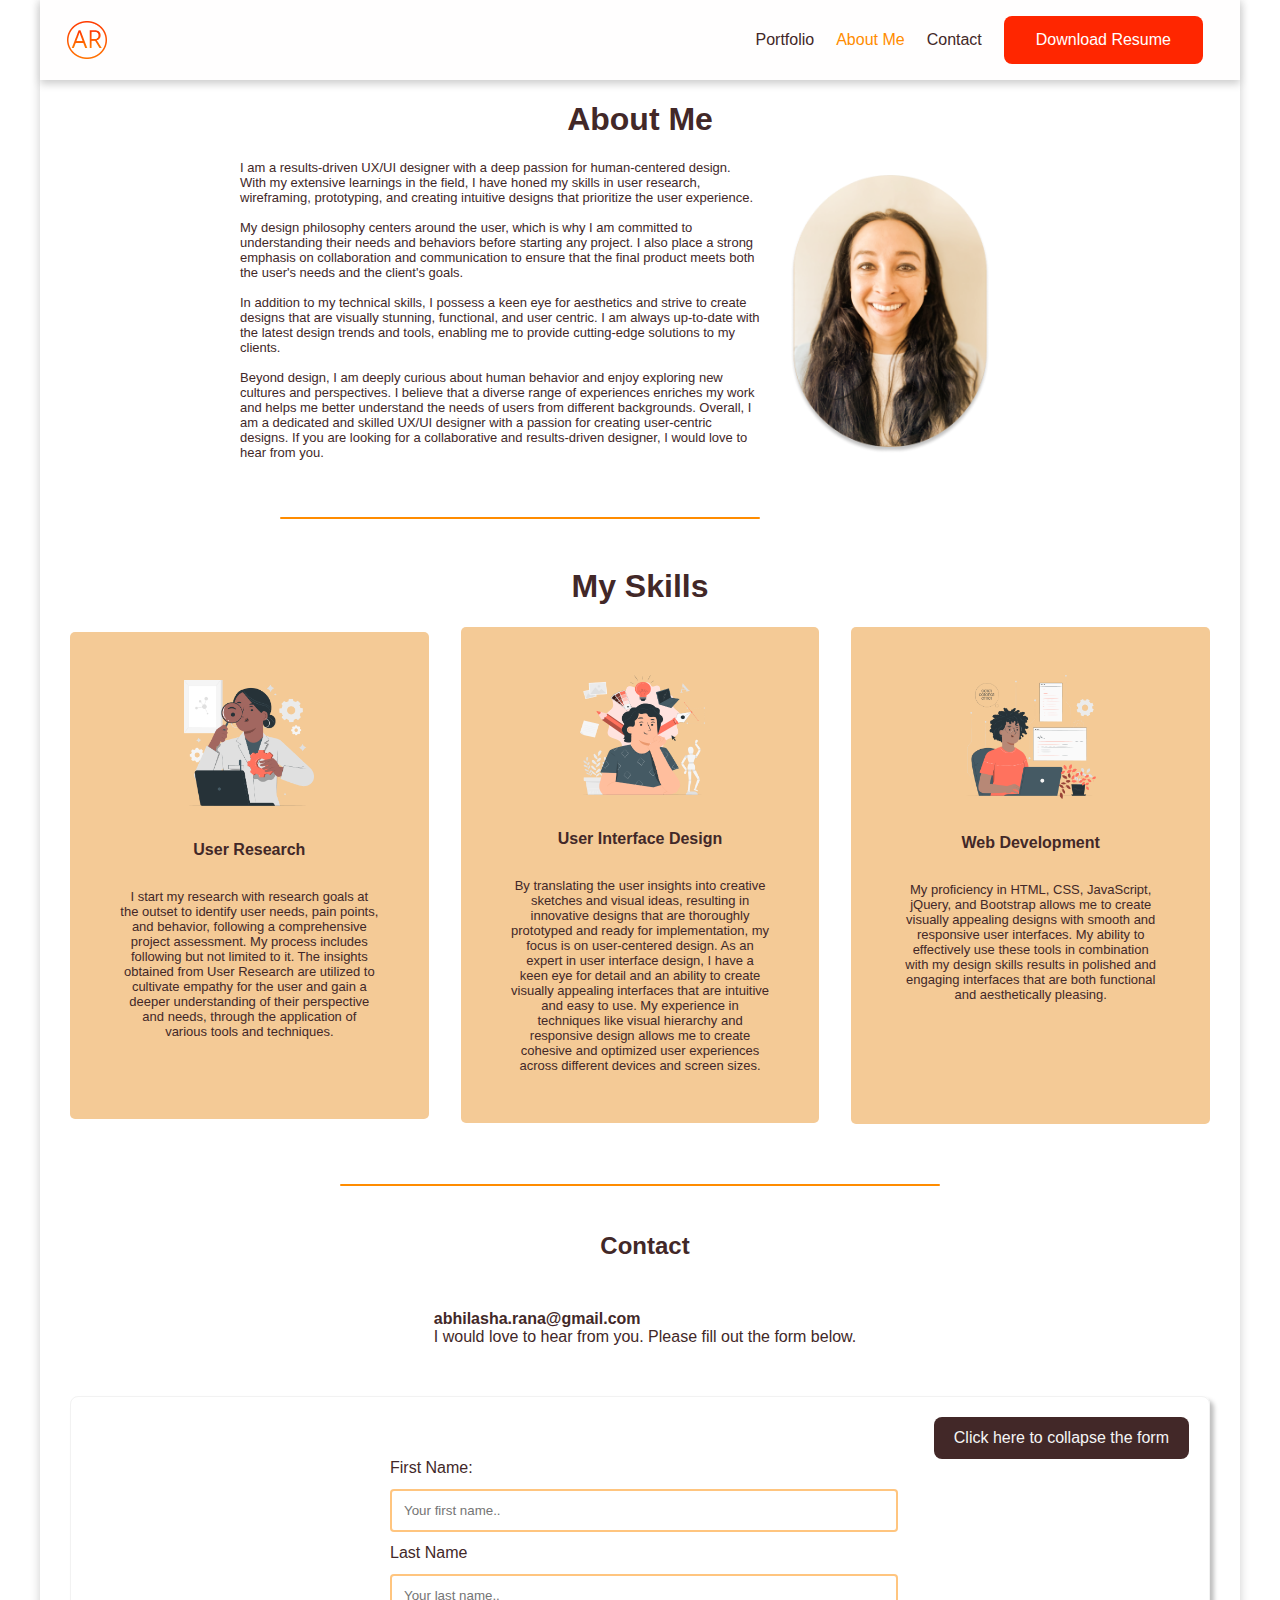
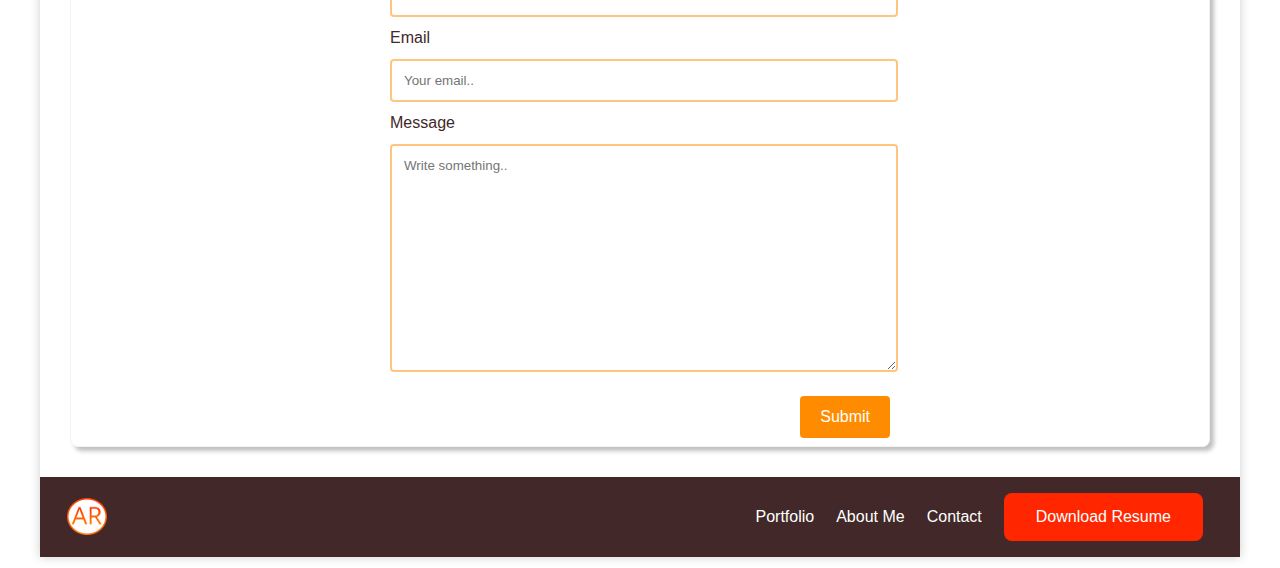
==== aboutMe.html @ 537cb875 "Changes" ====
<!DOCTYPE html>
<html lang="en">
<head>
    <meta charset="UTF-8">
    <title>Abhilasha Rana About Me</title>
    <!--HW 18. Added My Skills section on About Me page-->
        <link rel="icon" href="HOrangeLogo.png" />
        <link rel="Stylesheet" href="CSS/style.css" type="text/css"/>
        <link rel="preconnect" href="https://fonts.googleapis.com">
        <link rel="preconnect" href="https://fonts.gstatic.com" crossorigin>
        <link href="https://fonts.googleapis.com/css2?family=Oooh+Baby&family=Poppins:ital@0;1&display=swap" rel="stylesheet">
</head>
<body>
<!--Navbar Section   -->
<header class="navigation">
    <div class="logoDisplay"><img src="./Images/HOrangeLogo.png" class="logo" /></div>
    <nav >
       <ul >
         <li ><a style="color:#422828" href="index.html">Portfolio</a></li>
           <li style="color:#FF8C00" >About Me</li>
           <li><a style="color:#422828" href="mailto:abhilasha.rana@gmail.com">Contact</a></li>
           <li> <a href="./Documents/AbhilashaRanaUXUIResume2CareerServ.pdf">
            <button> Download Resume </button>
          </a> </li>
       </ul>
    </nav>
  </header>
<!--B. Hero img-->
<!--HW18>>My Skills below Hero img>>About me sec-->
<section class="heroImg">
<h1>About Me</h1>
<div class="addPadding">
   <img  src="./Images/YellowProfile pic.png" alt="Abhilasha Rana's photo" />
  <p>I am a results-driven UX/UI designer with a deep passion for human-centered design. 
   With my extensive learnings in the field, I have honed my skills in user research, wireframing, prototyping, and creating intuitive 
   designs that prioritize the user experience.
   <br><br>
   My design philosophy centers around the user, which is why I am committed to understanding their needs and behaviors before starting 
   any project. I also place a strong emphasis on collaboration and communication to ensure that the final product meets both the user's 
   needs and the client's goals.
   <br><br>
   In addition to my technical skills, I possess a keen eye for aesthetics and strive to create designs that are visually stunning, 
   functional, and user centric. I am always up-to-date with the latest design trends and tools, enabling me to provide cutting-edge 
   solutions to my clients.
   <br><br>
   Beyond design, I am deeply curious about human behavior and enjoy exploring new cultures and perspectives. 
   I believe that a diverse range of experiences enriches my work and helps me better understand the needs of users from different 
   backgrounds.
   Overall, I am a dedicated and skilled UX/UI designer with a passion for creating user-centric 
   designs. If you are looking for a collaborative and results-driven designer, I would love to hear 
   from you.
  
 </p>
<br><br>
   <hr class="smallHRstyle">
</div>

<!-- HW18- My Skills section coded with CSS flex-->

<h1>My Skills</h1>
 <div class="flexContainer"> 
   
      <div class="userResearch">
         <br>
         <img src="./Images/Researchpana.png" />
         <h4>User Research</h4>
         <p>I start my research with research goals at the outset to identify user needs, pain points, and behavior, following a comprehensive project assessment. My process includes following but not limited to it.
            The insights obtained from User Research are utilized to cultivate empathy for the user 
            and gain a deeper understanding of their perspective and needs, through the application of
             various tools and techniques.
            <br><br><br>

            </p>
      </div>

     <div class="userInterfaceDesign">
      <br>
         <img src="./Images/Designpana.png" style="height:120px " />
         <h4>User Interface Design</h4>
         <p>By translating the user insights into creative sketches and visual ideas, resulting in innovative designs that are thoroughly prototyped and ready for implementation, my focus is on user-centered design. 
            As an expert in user interface design, I have a keen eye for detail and an ability to create visually appealing interfaces 
            that are intuitive and easy to use. My experience in techniques like visual hierarchy and
             responsive design allows me to create cohesive and optimized user experiences across 
             different devices and screen sizes.
        </p>
     </div>

     <div class="webDevelopment">
      <br>
        <img src="./Images/Devpana.png" />
        <h4>Web Development</h4>
        <p>My proficiency in HTML, CSS, JavaScript, jQuery, and Bootstrap allows me to create visually appealing designs with smooth and responsive user interfaces. My ability to effectively use these tools in combination with my design skills results in polished and engaging interfaces that are both functional and aesthetically pleasing.</p>
     <br><br><br><br>
    </div>
 
 </div>

 <hr class="smallHRstyle">

</section>


<!--C. Footer-->
<!--HW 19- Interactive Form Accordian-->
<br>

<section>
      
      <div class="contactForm">
         <h2>Contact</h2>
        <p><span style="font-weight: bold;font-size: medium">abhilasha.rana@gmail.com</span><br>
         <span style="font-weight: lighter;font-size: medium">I would love to hear from you. Please fill out the form below. </span>
        </p>
      </div>
       <div class="form-container">
            <button class="expandable"> Click here to collapse the form </button>
         
            <div class="form-content"> 
             <form>
               <label for="fname">First Name:</label>
               <input type="text" id="fname" name="firstname" placeholder="Your first name.." required>
               <label for="lname">Last Name</label>
		         <input type="text" id="lname" name="lastname" placeholder="Your last name.." required>
               <label for="email">Email</label>
               <input type="email" id="email" name="email" placeholder="Your email.." required>
               <label for="message">Message</label>
               <textarea id="message" name="message" placeholder="Write something.." style="height:200px" required></textarea>
             </form>
             <button id="submitButton" type="submit">Submit</button>
            </div>
            
       

     </div>

   <!--Footer navigation section-->

     <footer class="footerNav">
       <div class="logoDisplay"><img src="Images/HOrangeLogo.png" class="logo" /></div>
       
      
       <nav >
         <ul >
             <li> <a href="index.html"></a>Portfolio </li>
             <li><a href="aboutMe.html"></a>About Me</li>
             <li ><a style="color:#fefefe" href="mailto:abhilasha.rana@gmail.com">Contact </a></li>
             
             <li> <a href="./Documents/AbhilashaRanaUXUIResume2CareerServ.pdf">
              <button> Download Resume </button>
            </a> </li>
         </ul>
  
   </footer>
</section>


    
</body>
<script src="https://ajax.googleapis.com/ajax/libs/jquery/3.5.1/jquery.min.js"></script>
<script src="js/index.js"></script>
</html>
---- CSS/style.css ----
/** HW 19  **/

.contactForm{
 display:flex;
 flex-direction: column;
 align-items: center;
 margin: 0;
 margin-left: 30px;
 margin-right: auto;
 margin-bottom: 20px;
 max-width: 1150px;
 height: auto;;
 font-family: 'Plus Jakarta Sans', sans-serif;
 color: #422828;

}

.form-container {
    margin: 0;
 margin-left: 30px;
 margin-right: 30px;
 margin-bottom: 30px;
 max-width: 1150px;
 min-height: 40px;
 font-family: 'Plus Jakarta Sans', sans-serif;
 color: #422828;


    border: .05px solid #f2f2f2;
    box-shadow: 4px 4px 4px rgba(0, 0, 0, 0.25);
    border-radius: 8px;
    padding: 20px;
    
  }


.expandable,
.collapsible {
    
  background-color: #42282890;
  color: whitesmoke;
  padding: 12px 20px;
  border: none;
  border-radius: 8px;
  text-align: center;
  font-size: 16px;
  cursor: pointer;
  float:right;
}

.active,
.expandable:hover,
.collapsible:hover {
  background-color: #422828;
}


  .form-content {
    margin: auto;
    max-width: 500px;
    padding:30px;
    border: 0 solid #f2f2f2;
    border-radius: 5px;
    background-color: white;
  }

  #plusImg{

    height: 30px;
    width:30px;
    align-items: right;
  }

 

input[type=text], input[type=email], textarea {
    width: 96%;
    padding: 12px;
    border: 2px solid #ff8c0080;
    border-radius: 4px;
    resize: vertical;
    font-family: 'Plus Jakarta Sans', sans-serif;
    color: #422828;
}
#message{

margin-bottom: 20px;
}

label {
    padding: 12px 12px 12px 0;
    display: inline-block;
}

#submitButton[type=submit] {
    background-color: #FF8C00;
    color: white;
    padding: 12px 20px;
    border: none;
    border-radius: 4px;
    cursor: pointer;
    float: right;
}


/** HW 18 My Work section-Portfolio page  **/


.gridContainer{

    display:grid;
    height:200vh;
    width:70%;
    padding-left:  13rem; ;
    padding-right: 13rem;
    gap: 3rem;
    grid-template-columns: 1fr 1fr;
    grid-template-rows: 1fr 1fr ;
    grid-template-areas: 
    'caseStudy1 caseStudy2'
     'caseStudy3 caseStudy4'
    ;

}

.ReadMorebutton{
    display: inline-block;
    background-color: #FFFEFE;
    box-shadow: 0px 4px 4px rgba(0, 0, 0, 0.25);
    border-radius: 8px;
     border: none;
     color: #422828;
     text-align: center;
    text-decoration: none;
    padding: 16px 20px;
    font-size: 14px;
     
    }

.caseStudyImg {
 height:auto;
 width: 200px;
  }

.caseStudyMobileImg{
   height:150px;
   width: auto; 
  }

.caseStudy1{
    display:flex;
    flex-direction: column;
    justify-content:center;
    align-items:center ;
    background: #FF8C0090;
    box-shadow: 0px 4px 4px rgba(0, 0, 0, 0.25);
    border-radius: 8px;
/** RowStart/ColStart/RowEnd/ColEnd **/
/**grid-area: 1/1/1/2; **/
padding-bottom: 10px;
grid-area: caseStudy1;

}

.caseStudy2{
    display:flex;
    flex-direction: column;
    justify-content:center;
    align-items:center ;
background: #FF260090;
box-shadow: 0px 4px 4px rgba(0, 0, 0, 0.25);
border-radius: 8px;
/**grid-area: 1/2/1/2;**/
padding-bottom: 10px;
grid-area: caseStudy2;
}

.caseStudy3{
    display:flex;
    flex-direction: column;
    justify-content:center;
    align-items:center ;
background: #FF260090;
box-shadow: 0px 4px 4px rgba(0, 0, 0, 0.25);
border-radius: 8px;  
grid-area: 2/1/2/2;
padding-bottom: 10px;
grid-area: caseStudy3;
 }

.caseStudy4{
    display:flex;
    flex-direction: column;
    justify-content:center;
    align-items:center ;
background: #FF8C0090;
box-shadow: 0px 4px 4px rgba(0, 0, 0, 0.25);
border-radius: 8px;
grid-area: 2/2/2/2;
padding-bottom: 10px;
grid-area: caseStudy4;
}


/** HW 18  My Skill section-About Me page  **/


.flexContainer{
    display:flex;
    flex-direction: row;
    justify-content:center;
    align-items: center;
    height:auto;
    gap:2rem;
    margin: 20px 30px 30px 30px;
    padding-bottom: 30px;

}
.userResearch{
    flex:1;
    max-width: 33%;
    padding:20px;
    background-color: #f4ca96;
    border-radius: 5px;
    text-align:center;
   
}

.userInterfaceDesign{
    flex:1;
    max-width: 33%;
    padding:20px;
    background-color: #f4ca96;
   
    border-radius: 5px;
    text-align:center;

}
.webDevelopment{
    flex:1;
    max-width: 33%;
    padding:20px;
    background-color: #f4ca96;
    border-radius: 5px;
    text-align:center;
}

.smallHRstyle{
    
    
    background-color: #FF8C00;
    width: 50%;
    height: 2px;
    border: none;
    border-radius: 4px;
}







/** HW 17 **/


.addPadding{
    display: block;
    align-items: center;
    width: 80%;
    padding-bottom: 20px;
    text-align: left;
}

.addPadding p{
    font-size: auto;
    margin-inline-start: 200px;
    margin-inline-end: 30px;
    display: block;
    margin-block-start: 1em;
    margin-block-end: 1em;
    

 }

 .addPadding img{
    width: 200px;
    float: right;
    margin: 5px 0px 20px 20px;
    border-radius: 8px;
    /**box-shadow: 4px 4px 8px #CECECE; **/
   
 }



.navigation{
    background-color:#FFFEFE ;
    display: flex;
    align-items: center;
    box-shadow: 0px 4px 8px #CECECE;
    flex-direction: row;
   justify-content: space-between;
    padding: 0px 16px 0px 16px;
     height: 80px;
  
}

.logo{
    width: 40%;
    padding: 1%;
    display: flex;
    justify-content: center;
    align-items: center;
    margin: 10px;
   

}

.logoDisplay{
    display: inline-block;
    color:#422828;
}

nav {
   
    display: inline-block;
    margin: 10px;

}

nav ul{
    display: flex;
    flex-direction: row;
    list-style-type: none;
    text-decoration: none;
    align-items: baseline;

}


li{
    display: inline-block;
    padding: 11px 11px;
   
    }


a {
        text-decoration: none;
       
    }


    
button {
        background-color: #FF2600; /* red */
        border: none;
        color: white;
        padding: 15px 32px;
        text-align: center;
        text-decoration: none;
        display: inline-block;
        font-size: 16px;
        border-radius: 8px;
      }


      button[type=submit]:hover {
        background-color: #FF260080;
    }
    

body {
    background-color: white;
    margin: 0;
    margin-left: auto;
    margin-right: auto;
    max-width: 1200px;
    height:auto;
    font-family: 'Plus Jakarta Sans', sans-serif;
    color: #422828;
    box-shadow: 0px 0px 10px #CECECE;
}

.footerNav{
    background-color:#422828 ;
    display: flex;
    align-items: center;
    flex-direction: row;
    justify-content: space-between;
    padding: 0px 16px 0px 16px;
    height: 80px;
    font-family: 'Plus Jakarta Sans', sans-serif;
    color: white;

}

.heroImg{
    text-align:center;
    height: auto;
    

}

img {
 
    display: inline-block;
    width: 130px;
    height:auto;
    padding: 10px;
    overflow-clip-margin: content-box;
    overflow: clip;
}


p{
    margin: 30px;
    font-size: small;
}
/** HW 18 Media Queries**/


@media (max-width:600px) {

  
    .flexContainer {
        flex-direction:column;
        width:100%;
        align-items: center;
        
      
        
    }
    .userResearch, .userInterfaceDesign, .webDevelopment{
        max-width: 80%;
        
    }
   
    .gridContainer{
        display:grid;
        height:auto;
        padding-left: 7rem;
        padding-right: 3rem;
       
        grid-template-columns: 1fr;
        grid-template-rows: 1fr 1fr 1fr 1fr ;
       grid-template-areas: 
       'caseStudy1'
       'caseStudy2'
       'caseStudy3'
       'caseStudy4';
       
    
    
    }
    .caseStudy1, .caseStudy2, .caseStudy3, .caseStudy4{
        max-width: 80%;
    }

}
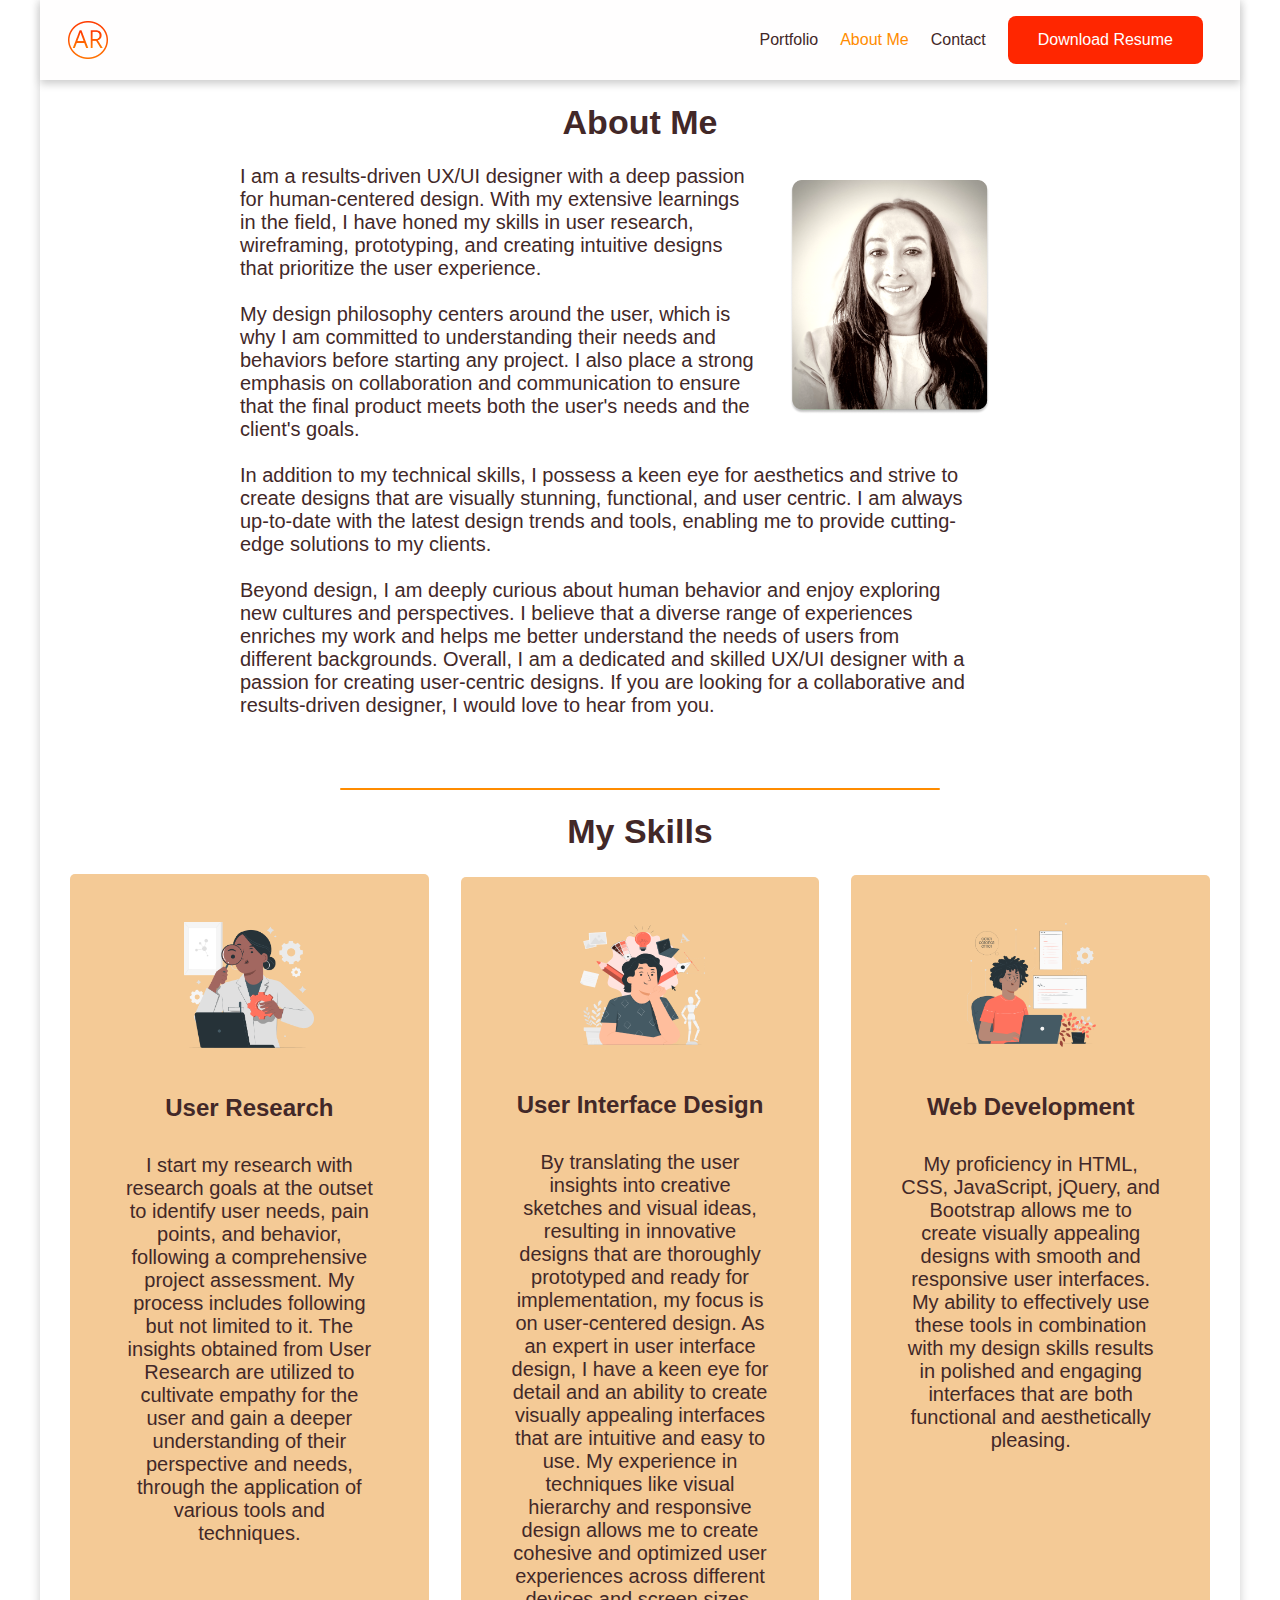
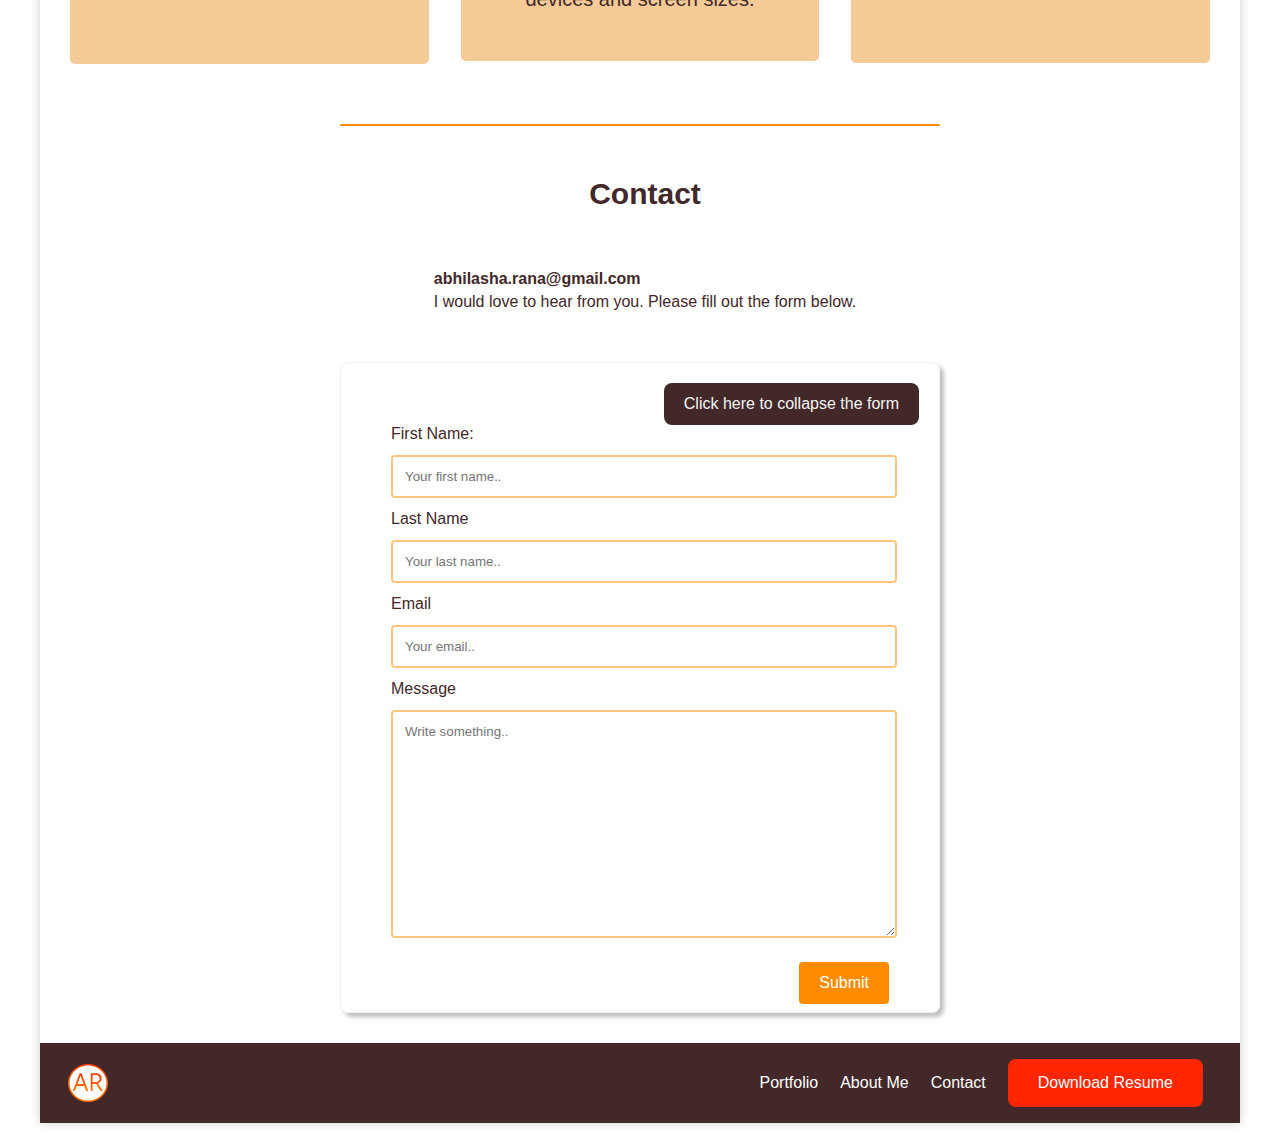
==== commit 193b7dad: "made some changes" ====
--- a/aboutMe.html
+++ b/aboutMe.html
@@ -10,27 +10,32 @@
         <link rel="preconnect" href="https://fonts.gstatic.com" crossorigin>
         <link href="https://fonts.googleapis.com/css2?family=Oooh+Baby&family=Poppins:ital@0;1&display=swap" rel="stylesheet">
 </head>
+
+
+
 <body>
+
 <!--Navbar Section   -->
 <header class="navigation">
-    <div class="logoDisplay"><img src="./Images/HOrangeLogo.png" class="logo" /></div>
+   <img  src="Images/HOrangeLogo.png" id="logoImg"/>
     <nav >
        <ul >
          <li ><a style="color:#422828" href="index.html">Portfolio</a></li>
            <li style="color:#FF8C00" >About Me</li>
-           <li><a style="color:#422828" href="mailto:abhilasha.rana@gmail.com">Contact</a></li>
-           <li> <a href="./Documents/AbhilashaRanaUXUIResume2CareerServ.pdf">
+           <li><a style="color:#422828" href="mailto:abhilasha.rana@gmail.com" target="_blank">Contact </a></li>
+           <li> <a href="./Documents/AbhilashaRanaUXUIResume2CareerServ.pdf" target="_blank">
             <button> Download Resume </button>
           </a> </li>
        </ul>
     </nav>
   </header>
+
 <!--B. Hero img-->
 <!--HW18>>My Skills below Hero img>>About me sec-->
 <section class="heroImg">
 <h1>About Me</h1>
 <div class="addPadding">
-   <img  src="./Images/YellowProfile pic.png" alt="Abhilasha Rana's photo" />
+   <img  src="./Images/PortfolioPic.png" alt="Abhilasha Rana's photo" />
   <p>I am a results-driven UX/UI designer with a deep passion for human-centered design. 
    With my extensive learnings in the field, I have honed my skills in user research, wireframing, prototyping, and creating intuitive 
    designs that prioritize the user experience.
@@ -47,13 +52,13 @@
    I believe that a diverse range of experiences enriches my work and helps me better understand the needs of users from different 
    backgrounds.
    Overall, I am a dedicated and skilled UX/UI designer with a passion for creating user-centric 
-   designs. If you are looking for a collaborative and results-driven designer, I would love to hear 
-   from you.
+   designs. If you are looking for a collaborative and results-driven designer, I would love to hear from you.<br><br>
   
  </p>
-<br><br>
-   <hr class="smallHRstyle">
+
+  
 </div>
+<hr class="smallHRstyle">
 
 <!-- HW18- My Skills section coded with CSS flex-->
 
@@ -65,12 +70,8 @@
          <img src="./Images/Researchpana.png" />
          <h4>User Research</h4>
          <p>I start my research with research goals at the outset to identify user needs, pain points, and behavior, following a comprehensive project assessment. My process includes following but not limited to it.
-            The insights obtained from User Research are utilized to cultivate empathy for the user 
-            and gain a deeper understanding of their perspective and needs, through the application of
-             various tools and techniques.
-            <br><br><br>
-
-            </p>
+            The insights obtained from User Research are utilized to cultivate empathy for the user and gain a deeper understanding of their perspective and needs, through the application of various tools and techniques. <br><br><br><br>
+      </p>
       </div>
 
      <div class="userInterfaceDesign">
@@ -89,8 +90,10 @@
       <br>
         <img src="./Images/Devpana.png" />
         <h4>Web Development</h4>
-        <p>My proficiency in HTML, CSS, JavaScript, jQuery, and Bootstrap allows me to create visually appealing designs with smooth and responsive user interfaces. My ability to effectively use these tools in combination with my design skills results in polished and engaging interfaces that are both functional and aesthetically pleasing.</p>
-     <br><br><br><br>
+        <p>My proficiency in HTML, CSS, JavaScript, jQuery, and Bootstrap allows me to create visually appealing 
+         designs with smooth and responsive user interfaces. My ability to effectively use these tools in combination
+         with my design skills results in polished and engaging interfaces that are both functional and aesthetically pleasing.<br><br><br><br> <br><br> <br><br></p>
+      
     </div>
  
  </div>
@@ -128,26 +131,20 @@
              </form>
              <button id="submitButton" type="submit">Submit</button>
             </div>
-            
-       
-
      </div>
 
    <!--Footer navigation section-->
 
      <footer class="footerNav">
-       <div class="logoDisplay"><img src="Images/HOrangeLogo.png" class="logo" /></div>
+      <img  src="Images/HOrangeLogo.png" id="logoImg"/>
        
-      
        <nav >
          <ul >
-             <li> <a href="index.html"></a>Portfolio </li>
-             <li><a href="aboutMe.html"></a>About Me</li>
-             <li ><a style="color:#fefefe" href="mailto:abhilasha.rana@gmail.com">Contact </a></li>
+             <li> <a style="color:#fefefe" href="index.html">Portfolio</a></li>
+             <li><a style="color:#fefefe" href="aboutMe.html">About Me</a></li>
+             <li ><a style="color:#fefefe" href="mailto:abhilasha.rana@gmail.com" target="_blank">Contact </a></li>
              
-             <li> <a href="./Documents/AbhilashaRanaUXUIResume2CareerServ.pdf">
-              <button> Download Resume </button>
-            </a> </li>
+             <li> <a href="./Documents/AbhilashaRanaUXUIResume2CareerServ.pdf" target="_blank"><button> Download Resume </button></a></li>
          </ul>
   
    </footer>
--- a/CSS/style.css
+++ b/CSS/style.css
@@ -17,20 +17,18 @@
 }
 
 .form-container {
-    margin: 0;
- margin-left: 30px;
- margin-right: 30px;
+ margin: 0;
+ margin-left: 300px;
+ margin-right: 300px;
  margin-bottom: 30px;
  max-width: 1150px;
  min-height: 40px;
  font-family: 'Plus Jakarta Sans', sans-serif;
  color: #422828;
-
-
-    border: .05px solid #f2f2f2;
-    box-shadow: 4px 4px 4px rgba(0, 0, 0, 0.25);
-    border-radius: 8px;
-    padding: 20px;
+ border: .05px solid #f2f2f2;
+ box-shadow: 4px 4px 4px rgba(0, 0, 0, 0.25);
+ border-radius: 8px;
+ padding: 20px;
     
   }
 
@@ -65,14 +63,6 @@
     background-color: white;
   }
 
-  #plusImg{
-
-    height: 30px;
-    width:30px;
-    align-items: right;
-  }
-
- 
 
 input[type=text], input[type=email], textarea {
     width: 96%;
@@ -110,7 +100,7 @@
 .gridContainer{
 
     display:grid;
-    height:200vh;
+    
     width:70%;
     padding-left:  13rem; ;
     padding-right: 13rem;
@@ -307,21 +297,7 @@
   
 }
 
-.logo{
-    width: 40%;
-    padding: 1%;
-    display: flex;
-    justify-content: center;
-    align-items: center;
-    margin: 10px;
-   
-
-}
-
-.logoDisplay{
-    display: inline-block;
-    color:#422828;
-}
+
 
 nav {
    
@@ -358,7 +334,7 @@
         background-color: #FF2600; /* red */
         border: none;
         color: white;
-        padding: 15px 32px;
+        padding: 15px 30px;
         text-align: center;
         text-decoration: none;
         display: inline-block;
@@ -405,7 +381,6 @@
 }
 
 img {
- 
     display: inline-block;
     width: 130px;
     height:auto;
@@ -413,11 +388,52 @@
     overflow-clip-margin: content-box;
     overflow: clip;
 }
+#portfolioImg{
+
+   width: 120px;
+}
+
+
+
+#logoImg{
+    display: inline-block;
+    color:#422828;
+    margin-left: 20px;
+    width: 40px;
+    padding: 2px;
+    display: flex;
+    justify-content: center;
+    align-items: center;
+    margin: 10px;
+}
+
 
 
 p{
     margin: 30px;
-    font-size: small;
+    font-size: 20px;
+}
+
+h1{
+    font-size: 34px; 
+    font-weight: bold;
+}
+
+h2{
+    font-size: 30px;
+    font-weight: bold;
+}
+
+h3{
+
+    font-size: 28px;
+    font-weight: bold;
+}
+
+h4{
+
+    font-size: 24px;
+    font-weight: bold;
 }
 /** HW 18 Media Queries**/
 
@@ -459,4 +475,35 @@
         max-width: 80%;
     }
 
+    .form-container{
+        margin-left: 2px;
+        margin-right:2px;
+        
+    }
+   
+
+      .expandable, .collapsible {
+        display: block;
+        padding: 12px 20px;
+       
+        font-size: 1.2em;
+       
+      }
+    
+      .form-content {
+        display: block;
+        max-width:400px;
+        padding: 20px;
+        margin-top: 20px;
+        margin-bottom: 20px;
+      }
+     
+
+
+      input[type="text"],
+      input[type="email"],
+      textarea {
+        width: 100%;
+      }
+
 }